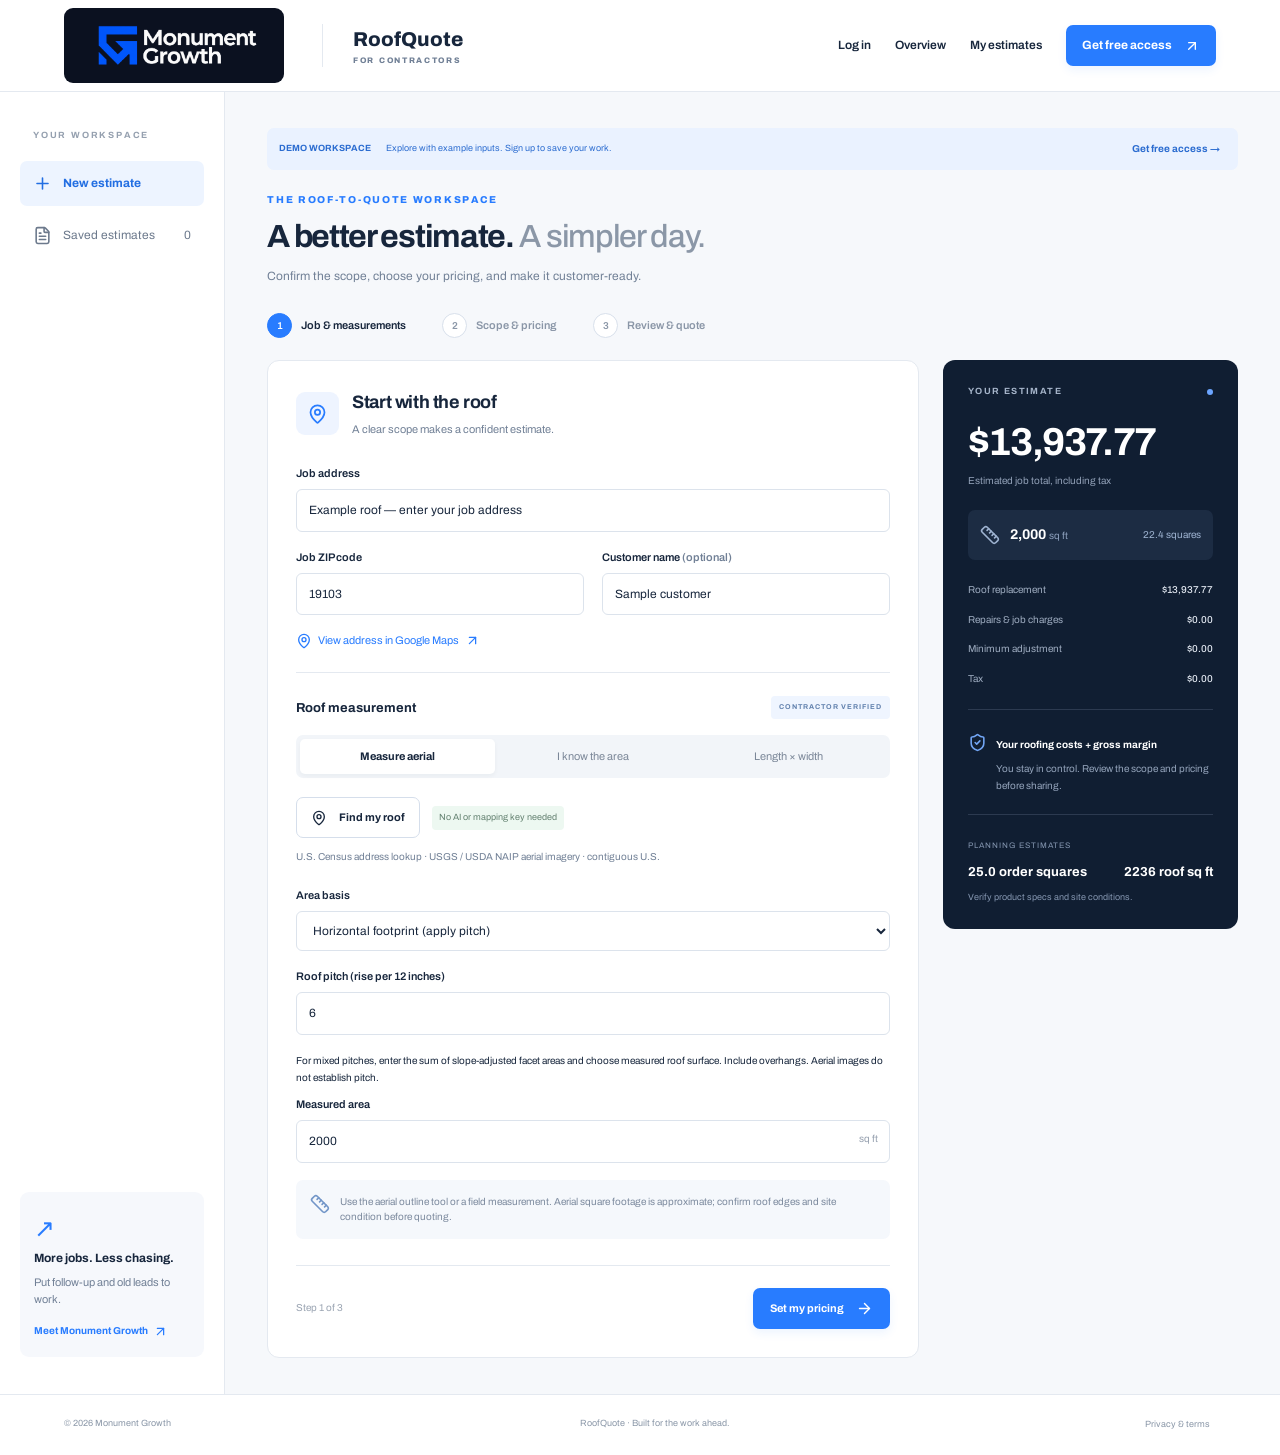
==== roofquote/index.html @ e91a1be5 "Publish roofing funnel and RoofQuote phone preview" ====
<!doctype html><html lang="en"><head><meta charset="UTF-8"/><meta name="viewport" content="width=device-width, initial-scale=1.0"/><meta name="description" content="Free roof replacement estimates with aerial measurements, clear pricing, and professional customer quotes. By Monument Growth."/><meta name="theme-color" content="#101e32"/><title>RoofQuote — Monument Growth</title>  <script type="module" crossorigin src="/roofquote/assets/index-DLKSor6T.js"></script>
  <link rel="stylesheet" crossorigin href="/roofquote/assets/index-BEKTXIK2.css">
</head><body><div id="root"></div><script>const demo=new MutationObserver(()=>{const b=[...document.querySelectorAll("button")].find(x=>x.textContent==="Explore the demo");if(b){demo.disconnect();b.click()}});demo.observe(document.body,{childList:true,subtree:true});</script></body></html>
---- roofquote/assets/index-BEKTXIK2.css ----
@import "https://fonts.googleapis.com/css2?family=Archivo:wght@400;500;600;700;800;900&display=swap";:root{--navy:#101e32;--ink:#17263c;--muted:#718096;--blue:#287cff;--line:#e4e9f0;--bg:#f6f8fb}*{box-sizing:border-box}body{color:var(--ink);background:var(--bg);margin:0;font:14px/1.55 Archivo,Arial,sans-serif}button,input,select,textarea{font:inherit}button,a,input,select,textarea{-webkit-tap-highlight-color:transparent}button{cursor:pointer}button:disabled{opacity:.45;cursor:not-allowed}button:focus-visible,a:focus-visible{outline-offset:4px;outline:3px solid #7aaeff}button svg{flex-shrink:0}header{border-bottom:1px solid var(--line);background:#fff;align-items:center;gap:38px;height:92px;padding:0 5%;display:flex}.brand{letter-spacing:1.1px;align-items:center;gap:10px;font-size:15px;font-weight:900;line-height:1.1;display:flex}.brand>div>span{letter-spacing:5px;margin-top:5px;font-size:9px;display:block}.mark{letter-spacing:-7px;width:39px;font-size:33px;position:relative}.mark span{color:var(--blue);position:absolute;top:-7px;right:0;letter-spacing:0!important;font-size:23px!important}.product-label{border-left:1px solid var(--line);padding-left:30px;font-size:20px;font-weight:800}.product-label span{letter-spacing:1.7px;color:var(--muted);font-size:8px;display:block}nav{align-items:center;gap:24px;margin-left:auto;display:flex}.button,.outline{border:0;border-radius:7px;justify-content:center;align-items:center;gap:12px;padding:14px 21px;font-weight:700;text-decoration:none;display:inline-flex}.button{background:var(--blue);color:#fff;box-shadow:0 4px 10px #287cff15}.button:hover{background:#1265e5}.outline{color:var(--ink);background:#fff;border:1px solid #d5deeb}.outline:hover{background:#f0f5fc}.small{padding:11px 16px;font-size:12px}.textbutton{color:var(--ink);background:0 0;border:0;padding:7px 0;font-size:12px;font-weight:600}.landing{max-width:1320px;margin:auto;padding:74px 5% 0}.hero{grid-template-columns:1.12fr 1fr;align-items:center;gap:70px;display:grid}.eyebrow{letter-spacing:1.7px;color:var(--blue);align-items:center;gap:8px;font-size:10px;font-weight:800;display:flex}.eyebrow>span{background:var(--blue);border-radius:50%;width:6px;height:6px}h1,h2,h3,p{margin-top:0}.hero h1{letter-spacing:-4px;margin:23px 0;font-size:clamp(46px,5.4vw,76px);font-weight:800;line-height:1.05}h1 em{color:var(--blue);font-style:normal}.lede{color:#68768a;max-width:470px;margin-bottom:28px;font-size:16px;line-height:1.8}.actions{flex-wrap:wrap;align-items:center;gap:12px;display:flex}.perks{color:#6a778a;gap:17px;margin-top:24px;font-size:10px;display:flex}.perks span{align-items:center;gap:5px;display:flex}.perks svg{width:13px;color:var(--blue)}.hero-card{background:var(--navy);color:#fff;border-radius:16px;padding:25px;transform:rotate(-1deg);box-shadow:0 25px 65px #14294320}.card-top{justify-content:space-between;font-size:10px;display:flex}.badge{letter-spacing:1px;color:#8cb8ff;background:#263b55;border-radius:4px;padding:6px 8px;font-size:8px;font-weight:700}.driveway-illustration{margin:20px -5px 8px}.driveway-illustration svg{width:100%;display:block}.example-total{border-top:1px solid #314155;justify-content:space-between;align-items:center;padding-top:22px;display:flex}.example-total .muted{font-size:11px}.example-total h3{margin:4px 0 20px;font-size:20px}.round{background:var(--blue);border-radius:50%;padding:10px;display:flex}.muted{color:var(--muted)}.tiny{font-size:10px;line-height:1.7}.feature-row{border-top:1px solid var(--line);grid-template-columns:repeat(3,1fr);gap:46px;margin-top:70px;padding:36px 0;display:grid}.feature-icon{color:var(--blue);justify-content:space-between;align-items:center;margin-bottom:18px;display:flex}.feature-icon span{color:#bbc6d5;font-size:12px}.feature-row h3{margin-bottom:9px;font-size:17px}.feature-row p{color:var(--muted);max-width:285px;font-size:12px}.offer{text-align:center;border-top:1px solid var(--line);margin-top:20px;padding:55px 20px}.offer .eyebrow{justify-content:center}.offer h2{letter-spacing:-1px;margin:12px 0;font-size:33px}.offer p{color:var(--muted);font-size:13px;line-height:1.8}.workspace{grid-template-columns:225px minmax(0,1fr);min-height:calc(100vh - 150px);display:grid}.workspace>aside{border-right:1px solid var(--line);background:#fff;flex-direction:column;padding:37px 20px;display:flex}.workspace-title{letter-spacing:1.8px;color:#95a0af;margin:0 13px 18px;font-size:9px;font-weight:700}.side{color:#6c798c;text-align:left;background:0 0;border:0;border-radius:7px;align-items:center;gap:11px;margin-bottom:7px;padding:13px;font-size:12px;display:flex}.side span{margin-left:auto}.side.active{color:#226ee2;background:#edf4ff;font-weight:700}.sidebar-bottom{background:#f6f8fc;border-radius:9px;margin-top:auto;padding:18px 14px;font-size:11px}.mini-mark{color:var(--blue);font-size:25px}.sidebar-bottom strong{font-size:12px}.sidebar-bottom p{color:var(--muted);margin:7px 0 15px}.sidebar-bottom button{color:var(--blue);background:0 0;border:0;align-items:center;gap:5px;padding:0;font-size:10px;font-weight:700;display:flex}.workspace-main{width:100%;max-width:1400px;margin:auto;padding:36px 4%}.page-heading h1{letter-spacing:-1.3px;margin:9px 0;font-size:32px;line-height:1.3}.page-heading h1 span{color:#8b97a7;font-weight:500}.page-heading p{color:var(--muted);font-size:12px}.steps{gap:10px;margin:28px 0 22px;display:flex}.steps button{color:#8a96a7;background:0 0;border:0;align-items:center;gap:9px;padding:0 26px 0 0;font-size:11px;font-weight:600;display:flex}.steps button>span{background:#fff;border:1px solid #d8e0eb;border-radius:50%;justify-content:center;align-items:center;width:25px;height:25px;font-size:10px;display:flex}.steps .selected{color:var(--ink)}.steps .selected>span{background:var(--blue);border-color:var(--blue);color:#fff}.steps .done>span{color:var(--blue);background:#e5f0ff;border-color:#e5f0ff}.builder-grid{grid-template-columns:minmax(0,1fr) 295px;align-items:start;gap:24px;display:grid}.panel{border:1px solid var(--line);background:#fff;border-radius:12px;padding:28px}.panel-heading{align-items:center;gap:13px;margin-bottom:27px;display:flex}.icon-square{color:var(--blue);background:#eef4ff;border-radius:9px;flex-shrink:0;place-items:center;width:43px;height:43px;display:grid}.icon-square svg{width:21px}.panel h2{letter-spacing:-.4px;margin:0 0 4px;font-size:18px}.panel-heading p{color:var(--muted);margin:0;font-size:11px}.field{min-width:0;margin-bottom:17px;font-size:11px;font-weight:600;display:block}.field input,.field select,.field textarea{width:100%;color:var(--ink);background:#fff;border:1px solid #dce3ec;border-radius:6px;outline:none;margin-top:7px;padding:11px 12px;font-size:12px;font-weight:400;display:block}.field input:focus,.field select:focus,.field textarea:focus{border-color:var(--blue);box-shadow:0 0 0 3px #287cff12}.two{grid-template-columns:1fr 1fr;gap:0 18px;display:grid}.inputwrap{position:relative}.inputwrap input{padding-right:68px}.inputwrap>span{color:#96a0af;font-size:10px;font-weight:400;position:absolute;top:11px;right:12px}.map-link{color:var(--blue);align-items:center;gap:6px;margin-bottom:20px;font-size:11px;text-decoration:none;display:flex}hr{border:0;border-top:1px solid var(--line);margin:23px 0}h3{font-size:13px}.section-title{justify-content:space-between;align-items:center;gap:8px;margin-bottom:16px;display:flex}.section-title h3{margin:0}.light{color:#6382ae;background:#eff5ff;font-size:7px}.segmented{background:#f2f5f9;border-radius:7px;margin-bottom:19px;padding:4px;display:flex}.segmented button{color:#7b8798;background:0 0;border:0;border-radius:5px;flex:1;padding:9px;font-size:11px}.segmented .selected{color:var(--ink);background:#fff;font-weight:700;box-shadow:0 2px 5px #1326380b}.dimension-box{border:1px solid var(--line);background:#f8fafc;border-radius:8px;margin-bottom:20px;padding:15px}.dimension-box .outline{padding:8px 12px;font-size:11px}.dimension-box p{color:var(--muted);margin:12px 0 0}.info{color:#7c8a9e;background:#f5f8fc;border-radius:7px;gap:10px;padding:14px;display:flex}.info svg{color:#7296c8;flex-shrink:0}.info p{margin:0;font-size:10px}.panel-actions{border-top:1px solid var(--line);justify-content:space-between;align-items:center;margin-top:26px;padding-top:22px;display:flex}.panel-actions>span{color:#9aa4b2;font-size:10px}.panel-actions .button{padding:12px 17px;font-size:11px}.summary{background:var(--navy);color:#fff;border-radius:12px;padding:25px;position:sticky;top:20px}.summary-label{letter-spacing:1.4px;color:#a5b4c9;justify-content:space-between;align-items:center;font-size:9px;font-weight:700;display:flex}.live-dot{background:#6ca5ff;border-radius:50%;width:6px;height:6px}.big-price{letter-spacing:-1.4px;margin:18px 0 5px;font-size:39px;font-weight:700;line-height:1.3}.summary>p{color:#91a0b7;font-size:10px}.summary-area{color:#9eb3d1;background:#1c2c43;border-radius:7px;align-items:center;gap:10px;margin:22px 0;padding:14px 12px;display:flex}.summary-area b{color:#fff;font-size:14px}.summary-area b span{color:#8da0bd;font-size:10px;font-weight:400}.summary-area>span{margin-left:auto;font-size:10px}.summary-row{color:#9eacc0;justify-content:space-between;margin-bottom:14px;font-size:10px;display:flex}.summary-row b{color:#e2e8f1;font-weight:500}.summary hr{border-color:#2c3a50}.summary-foot{gap:9px;display:flex}.summary-foot svg{color:#72a6f5;flex-shrink:0}.summary-foot strong{font-size:10px}.summary-foot p{color:#94a4bb;margin:5px 0 0;font-size:10px;line-height:1.7}.materials{border-top:1px solid #2c3a50;margin-top:20px;padding-top:18px}.materials>span{color:#8597b1;letter-spacing:1px;font-size:8px}.materials>div{justify-content:space-between;margin-top:8px;font-size:13px;display:flex}.materials p{color:#8597b1;margin:8px 0 0;font-size:9px}.pricing-options{grid-template-columns:1fr 1fr;gap:12px;margin-bottom:24px;display:grid}.pricing-options button{border:1px solid var(--line);text-align:left;color:var(--muted);background:#fff;border-radius:8px;padding:15px}.pricing-options strong,.pricing-options span{display:block}.pricing-options strong{color:var(--ink);margin:8px 0 4px;font-size:12px}.pricing-options span{font-size:9px}.pricing-options .chosen{color:var(--blue);background:#f4f8ff;border-color:#6b9ff4}.source{background:#f1f7ff;border-radius:7px;gap:10px;margin-bottom:20px;padding:14px;display:flex}.source svg{color:var(--blue);flex-shrink:0}.source strong{font-size:11px}.source p{color:var(--muted);margin:4px 0 0;font-size:10px}.quote-sheet{border:1px solid var(--line);margin-bottom:24px;padding:25px}.quote-head{border-bottom:2px solid var(--blue);justify-content:space-between;gap:10px;padding-bottom:20px;display:flex}.quote-head h2{font-size:20px}.quote-head p{color:var(--muted);margin:5px 0 0;font-size:9px}.quote-head>span{letter-spacing:1px;color:var(--blue);font-size:9px;font-weight:800}.quote-meta{justify-content:space-between;gap:20px;margin:23px 0;font-size:10px;display:flex}.quote-meta small{color:var(--muted);letter-spacing:1px;font-size:8px}.quote-meta span,.quote-meta strong{margin-top:4px;display:block}.quote-line{border-bottom:1px solid var(--line);justify-content:space-between;gap:15px;padding:12px 0;font-size:10px;display:flex}.quote-line small{color:var(--muted);margin-top:4px;font-size:8px;display:block}.quote-line b{white-space:nowrap}.quote-grand{background:#eff5ff;justify-content:space-between;margin-top:15px;padding:14px 10px;font-size:14px;font-weight:700;display:flex}.quote-notes{white-space:pre-wrap;color:var(--muted);margin-top:22px;font-size:10px}.quote-footer{color:#9ba7b5;text-align:center;margin-top:30px;font-size:8px}.completion{background:#f7f9fc;margin-top:25px;padding:15px;font-size:11px}.completion summary{cursor:pointer;font-weight:700}.completion p{color:var(--muted);margin:15px 0}.demo-bar{color:#2b6cd0;background:#eaf2ff;border-radius:7px;align-items:center;gap:15px;margin-bottom:22px;padding:12px;font-size:9px;font-weight:700;display:flex}.demo-bar span{font-weight:400}.demo-bar button{color:#2b6cd0;white-space:nowrap;background:0 0;border:0;margin-left:auto;font-size:10px}.empty{text-align:center;color:var(--muted);border:1px dashed #cdd8e7;border-radius:12px;margin-top:30px;padding:70px 20px}.empty h2{color:var(--ink);margin-top:20px}.empty p{max-width:400px;margin:0 auto 25px;font-size:12px}.estimate-list{gap:12px;margin-top:30px;display:grid}.estimate-list>button{border:1px solid var(--line);text-align:left;color:var(--ink);background:#fff;border-radius:9px;align-items:center;gap:18px;padding:20px;display:flex}.estimate-list strong,.estimate-list span{display:block}.estimate-list span{color:var(--muted);margin-top:4px;font-size:10px}.estimate-list b{white-space:nowrap;margin-left:auto}.list-icon{color:var(--blue)}footer{border-top:1px solid var(--line);color:#8996a7;background:#fff;justify-content:space-between;gap:20px;padding:22px 5%;font-size:9px;display:flex}footer button{color:#8996a7;background:0 0;border:0;font-size:9px}.notice{z-index:20;color:#1e57a7;background:#e7f0ff;justify-content:center;align-items:center;gap:20px;padding:12px 20px;font-size:12px;display:flex;position:sticky;top:0}.notice button{color:inherit;background:0 0;border:0;display:flex}.modal-backdrop{z-index:50;-webkit-backdrop-filter:blur(5px);backdrop-filter:blur(5px);background:#0a172a99;justify-content:center;align-items:center;padding:20px;display:flex;position:fixed;inset:0}.modal{background:#fff;border-radius:15px;width:100%;max-width:580px;max-height:92vh;padding:38px;position:relative;overflow:auto;box-shadow:0 30px 80px #0003}.close{color:var(--muted);background:0 0;border:0;position:absolute;top:15px;right:15px}.modal h2{letter-spacing:-1px;margin:16px 0;font-size:33px;line-height:1.15}.modal>p{color:var(--muted);font-size:12px;line-height:1.8}.modal form{margin-top:25px}.check-label{color:#617086;align-items:start;gap:8px;margin:13px 0;font-size:10px;display:flex}.check-label input{accent-color:var(--blue);margin:3px 0 0}.full{width:100%}.honeypot{display:none}.offer-list{gap:15px;margin:25px 0;padding:0;font-size:13px;list-style:none;display:grid}.offer-list li{align-items:center;gap:10px;display:flex}.offer-list svg{color:var(--blue);width:18px}@media (width>=1500px){.workspace-main{padding:45px 5%}.builder-grid{grid-template-columns:minmax(0,1fr) 330px}.panel{padding:34px}}@media (width<=1100px){.workspace{grid-template-columns:175px minmax(0,1fr)}.workspace>aside{padding:30px 12px}.builder-grid{grid-template-columns:minmax(0,1fr) 250px;gap:16px}.panel,.summary{padding:20px}.big-price{font-size:33px}.hero{gap:35px}.steps button{padding-right:10px;font-size:10px}.page-heading h1{font-size:28px}}@media (width<=850px){header{gap:20px;height:76px;padding:0 4%}.product-label{padding-left:17px;font-size:16px}nav{gap:15px}nav .textbutton{display:none}.hero{gap:30px}.hero h1{letter-spacing:-2.5px;font-size:49px}.hero .actions{flex-direction:column;align-items:stretch}.perks{flex-wrap:wrap;gap:8px}.hero-card{padding:18px}.workspace{display:block}.workspace>aside{display:none}.workspace-main{padding:25px 4%}.builder-grid{grid-template-columns:minmax(0,1fr) 250px}.summary{position:static}.feature-row{gap:24px}.landing{padding-top:45px}}@media (width<=620px){.brand{font-size:11px}.brand>div>span{letter-spacing:3px;font-size:7px}.mark{width:34px;font-size:29px}.product-label{display:none}header{height:72px}nav .button{padding:10px 12px;font-size:10px}.hero{grid-template-columns:1fr;gap:32px}.hero h1{font-size:58px}.lede{font-size:14px}.hero .actions{flex-direction:row}.hero .actions button{padding:13px;font-size:11px}.perks{gap:13px;font-size:9px}.hero-card{transform:none}.hero-card svg{max-height:240px}.feature-row{grid-template-columns:1fr;gap:22px;margin-top:38px;padding-top:28px}.feature-row article{border-bottom:1px solid var(--line);padding-bottom:15px}.feature-icon{margin-bottom:10px}.feature-row p{max-width:none}.offer{padding:35px 0}.offer h2{font-size:28px}.builder-grid{flex-direction:column;display:flex}.panel{width:100%;padding:20px 17px}.summary{width:100%}.page-heading h1{font-size:27px}.page-heading h1 span{display:block}.steps{justify-content:space-between;gap:5px}.steps button{gap:5px;padding:0;font-size:9px}.steps button>span{width:21px;height:21px}.panel h2{font-size:16px}.panel-heading p{font-size:10px}.two{gap:0 12px}.source p{font-size:9px}.demo-bar{flex-wrap:wrap;gap:6px}.demo-bar span{display:none}.quote-sheet{padding:16px}.quote-head h2{font-size:17px}.quote-meta{font-size:9px}.quote-grand{font-size:13px}.modal{padding:30px 22px}.modal h2{font-size:29px}.modal .two{grid-template-columns:1fr}.modal .field{margin-bottom:12px}.estimate-list>button{gap:10px;padding:15px}.estimate-list strong{font-size:11px}.estimate-list b{font-size:12px}.estimate-list .list-icon{display:none}footer{flex-wrap:wrap;gap:8px}footer>span:nth-child(2){display:none}.summary .big-price{font-size:39px}}@media print{body{background:#fff}body *{visibility:hidden}#print-quote,#print-quote *{visibility:visible}#print-quote{border:0;width:100%;margin:0;padding:30px;position:absolute;top:0;left:0}.quote-head h2{font-size:26px}.quote-head p,.quote-meta,.quote-line,.quote-notes{font-size:12px}.quote-grand{font-size:20px}header,footer,.summary,.modal-backdrop,.notice,.no-print{display:none!important}@page{size:A4;margin:12mm}}.aerial{margin-bottom:22px}.aerial>.actions .outline{padding:11px 14px;font-size:11px}.aerial-address{margin:16px 0 8px;font-size:10px;font-weight:700}.aerial-controls{align-items:center;gap:5px;margin-bottom:8px;display:flex}.aerial-controls span{color:var(--muted);margin-right:auto;font-size:9px}.aerial-controls button{border:1px solid var(--line);color:var(--ink);background:#fff;border-radius:4px;place-items:center;padding:6px;display:grid}.aerial-canvas{aspect-ratio:1;background:#152439;border-radius:8px;width:100%;position:relative;overflow:hidden}.aerial-canvas img,.aerial-canvas svg{width:100%;height:100%;position:absolute;inset:0}.aerial-canvas svg{cursor:crosshair;touch-action:manipulation}.aerial-credit{pointer-events:none;background:#fffd;padding:2px 5px;font-size:8px;position:absolute;bottom:0;right:0}.aerial-loading{color:#fff;place-items:center;font-size:12px;display:grid;position:absolute;inset:0}.aerial-toolbar{align-items:center;gap:15px;margin-top:8px;display:flex}.aerial-toolbar strong{margin-right:auto;font-size:12px}.aerial-toolbar button{align-items:center;gap:4px;font-size:10px;display:flex}.aerial-error{color:#b13b3b;background:#fff0f0;border-radius:5px;padding:10px;font-size:11px}.aerial>.button{padding:11px 15px;font-size:11px}.aerial>.tiny{margin:10px 0}.aerial .check-label{font-size:10px}.no-ai{color:#638170;background:#edf8f1;border-radius:4px;padding:5px 7px;font-size:9px}.template-tools{flex-wrap:wrap;align-items:center;gap:5px;margin:12px 0;display:flex}.template-tools>span{color:var(--muted);margin-right:5px;font-size:10px}.template-tools button{border:1px solid var(--line);color:var(--ink);background:#fff;border-radius:5px;padding:6px 9px;font-size:10px}.template-tools button:hover{border-color:var(--blue);color:var(--blue)}.aerial-tip{color:#3d669b;background:#edf4ff;border-radius:6px;padding:12px;font-size:10px}.aerial-canvas svg{touch-action:none}.aerial-canvas svg circle:focus-visible{stroke:#ffca53;stroke-width:6px;outline:none}.aerial-toolbar{flex-wrap:wrap;gap:10px}.aerial-toolbar strong{width:100%;margin-top:3px}.market-card{background:#f7faff;border:1px solid #dee8f6;border-radius:8px;margin-top:24px;padding:17px}.market-card>.field{margin-bottom:12px}.market-card>strong{font-size:12px}.market-card>p{color:var(--muted);margin:10px 0;font-size:10px}.market-card>a{color:var(--blue);font-size:10px;text-decoration:none}.market-card .outline{padding:9px 12px;font-size:10px}.market-range{color:var(--ink);margin-top:8px;font-size:20px;font-weight:700}.market-range>span{background:#e8eff9;border-radius:4px;margin:4px 6px 0 0;padding:3px 6px;font-size:9px;font-weight:500;display:inline-block}.cost-details{margin-top:18px}.cost-details summary{cursor:pointer;background:#f5f8fc;border-radius:5px;margin-bottom:15px;padding:10px;font-size:11px;font-weight:700}.saved-tools{gap:12px;margin-top:25px;display:flex}.saved-tools input{border:1px solid var(--line);border-radius:7px;flex:1;min-width:0;padding:12px;font-size:12px}.saved-tools .outline{font-size:11px}.modal form>.button{margin-top:10px}@media (width<=620px){.saved-tools{flex-direction:column}.market-range{font-size:18px}.market-card{padding:14px}}.official-brand{background:#0b1120;border-radius:9px;flex-shrink:0;align-items:center;padding:9px 15px;display:flex}.official-brand img{object-fit:contain;width:190px;height:57px;display:block}.login-reminder{color:#182b46;background:#edf4ff;justify-content:center;align-items:center;gap:20px;padding:14px 24px;display:flex}.recovery-code{overflow-wrap:anywhere;white-space:normal;letter-spacing:1px;background:#edf4ff;border:1px solid #c8d7ed;border-radius:9px;margin:20px 0;padding:18px;font-size:16px;display:block}@media (width<=700px){header{flex-wrap:wrap}header nav{flex-wrap:wrap;gap:10px}.official-brand img{width:142px;height:43px}.login-reminder{text-align:center;flex-direction:column;gap:10px}.product-label{margin-left:12px}.recovery-code{font-size:14px}}@media (width<=850px){header{flex-wrap:wrap;height:auto;min-height:76px;padding-top:12px;padding-bottom:12px}header nav{flex-wrap:wrap;gap:12px;width:100%;margin-left:0}nav .textbutton{font-size:12px;display:inline-flex}header nav .button{margin-left:auto}}
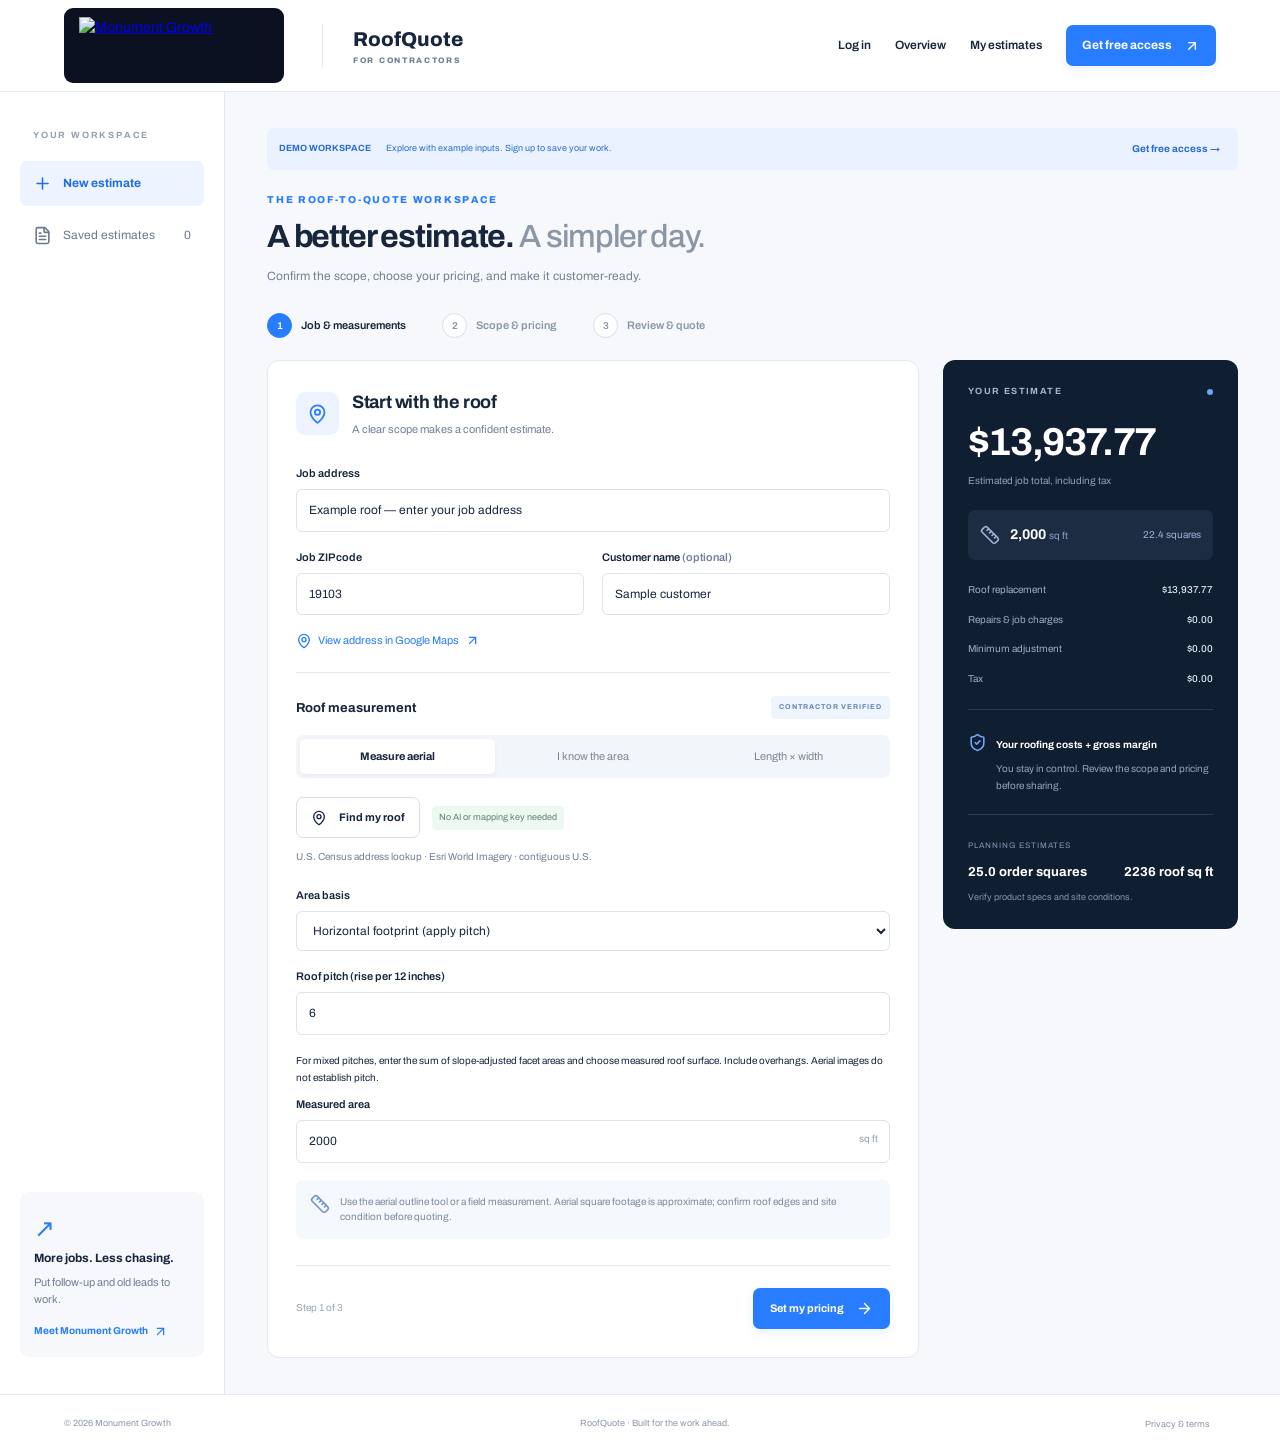
==== commit 70110d28: "Fix roofing aerial lookup on GitHub Pages and use cached imagery" ====
--- a/roofquote/index.html
+++ b/roofquote/index.html
@@ -1,3 +1,3 @@
-<!doctype html><html lang="en"><head><meta charset="UTF-8"/><meta name="viewport" content="width=device-width, initial-scale=1.0"/><meta name="description" content="Free roof replacement estimates with aerial measurements, clear pricing, and professional customer quotes. By Monument Growth."/><meta name="theme-color" content="#101e32"/><title>RoofQuote — Monument Growth</title>  <script type="module" crossorigin src="/roofquote/assets/index-DLKSor6T.js"></script>
+<!doctype html><html lang="en"><head><meta charset="UTF-8"/><meta name="viewport" content="width=device-width, initial-scale=1.0"/><meta name="description" content="Free roof replacement estimates with aerial measurements, clear pricing, and professional customer quotes. By Monument Growth."/><meta name="theme-color" content="#101e32"/><title>RoofQuote — Monument Growth</title>  <script type="module" crossorigin src="/roofquote/assets/index-DFIoTYk7.js"></script>
   <link rel="stylesheet" crossorigin href="/roofquote/assets/index-BEKTXIK2.css">
 </head><body><div id="root"></div><script>const demo=new MutationObserver(()=>{const b=[...document.querySelectorAll("button")].find(x=>x.textContent==="Explore the demo");if(b){demo.disconnect();b.click()}});demo.observe(document.body,{childList:true,subtree:true});</script></body></html>
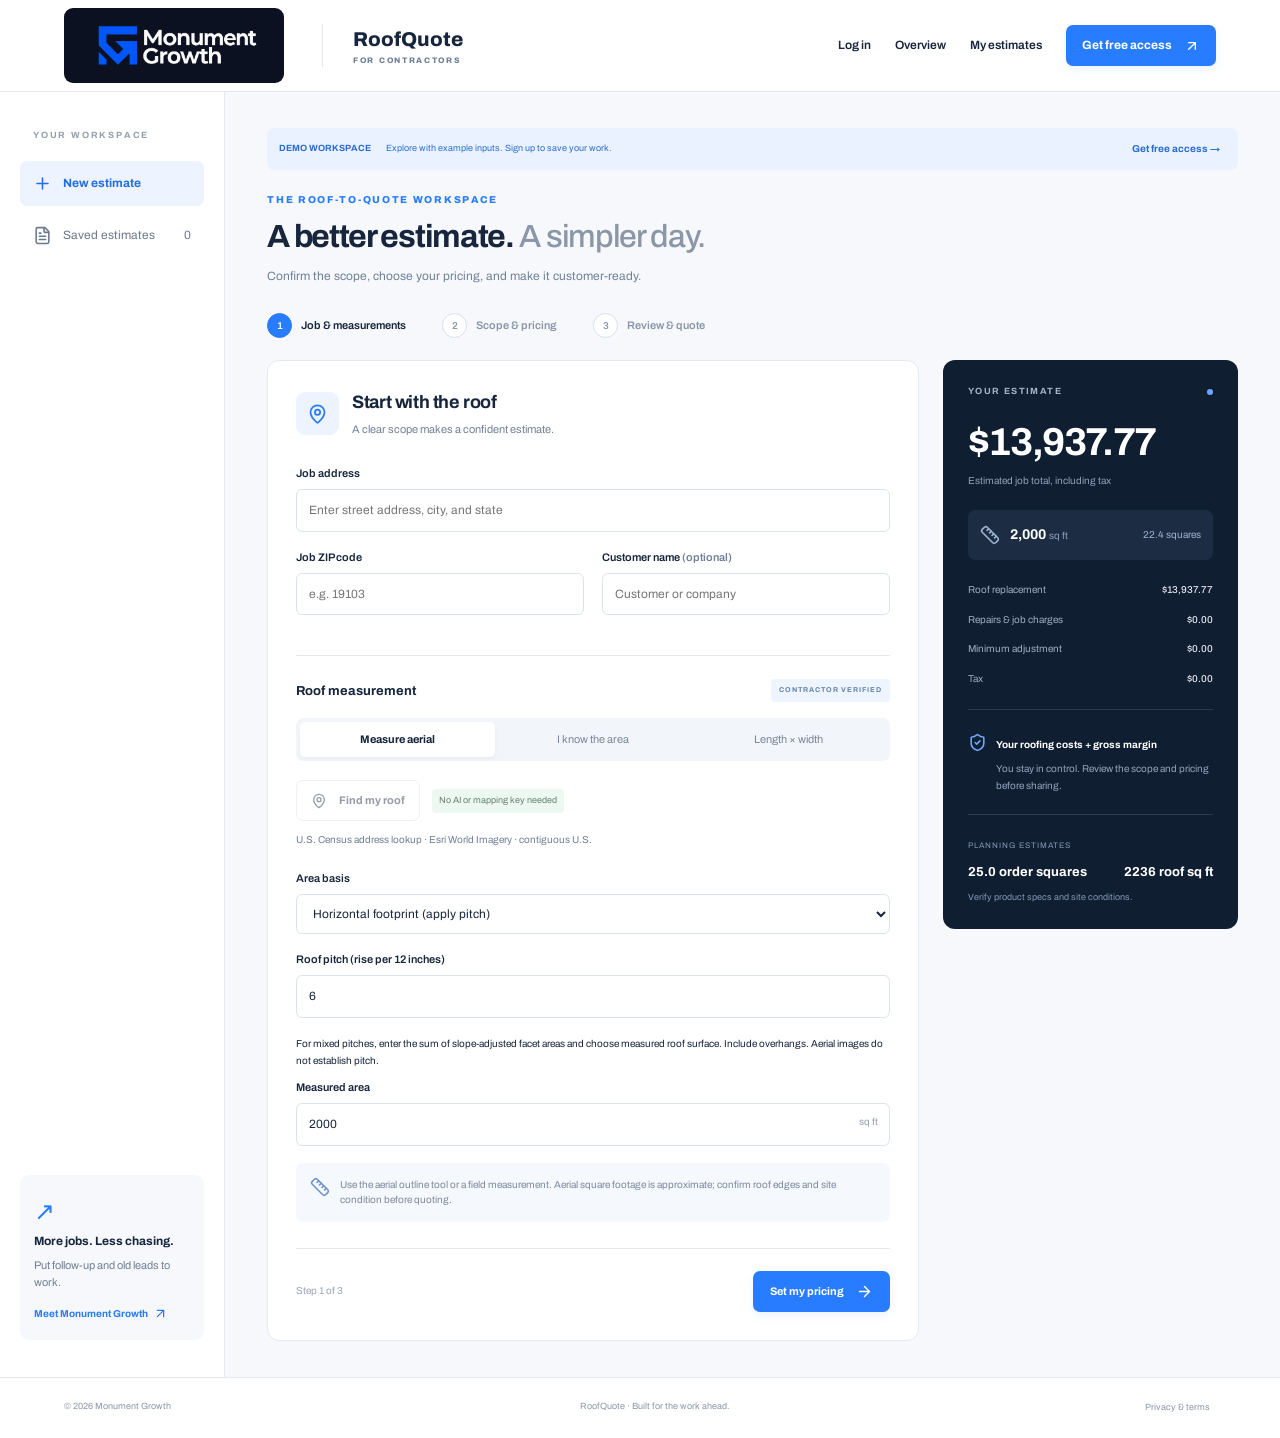
==== commit 40e6c3c7: "Restore roofing logo, restart action, and empty address placeholder" ====
--- a/roofquote/index.html
+++ b/roofquote/index.html
@@ -1,3 +1,3 @@
-<!doctype html><html lang="en"><head><meta charset="UTF-8"/><meta name="viewport" content="width=device-width, initial-scale=1.0"/><meta name="description" content="Free roof replacement estimates with aerial measurements, clear pricing, and professional customer quotes. By Monument Growth."/><meta name="theme-color" content="#101e32"/><title>RoofQuote — Monument Growth</title>  <script type="module" crossorigin src="/roofquote/assets/index-DFIoTYk7.js"></script>
+<!doctype html><html lang="en"><head><meta charset="UTF-8"/><meta name="viewport" content="width=device-width, initial-scale=1.0"/><meta name="description" content="Free roof replacement estimates with aerial measurements, clear pricing, and professional customer quotes. By Monument Growth."/><meta name="theme-color" content="#101e32"/><title>RoofQuote — Monument Growth</title>  <script type="module" crossorigin src="/roofquote/assets/index-BKhqLuL5.js"></script>
   <link rel="stylesheet" crossorigin href="/roofquote/assets/index-BEKTXIK2.css">
 </head><body><div id="root"></div><script>const demo=new MutationObserver(()=>{const b=[...document.querySelectorAll("button")].find(x=>x.textContent==="Explore the demo");if(b){demo.disconnect();b.click()}});demo.observe(document.body,{childList:true,subtree:true});</script></body></html>
